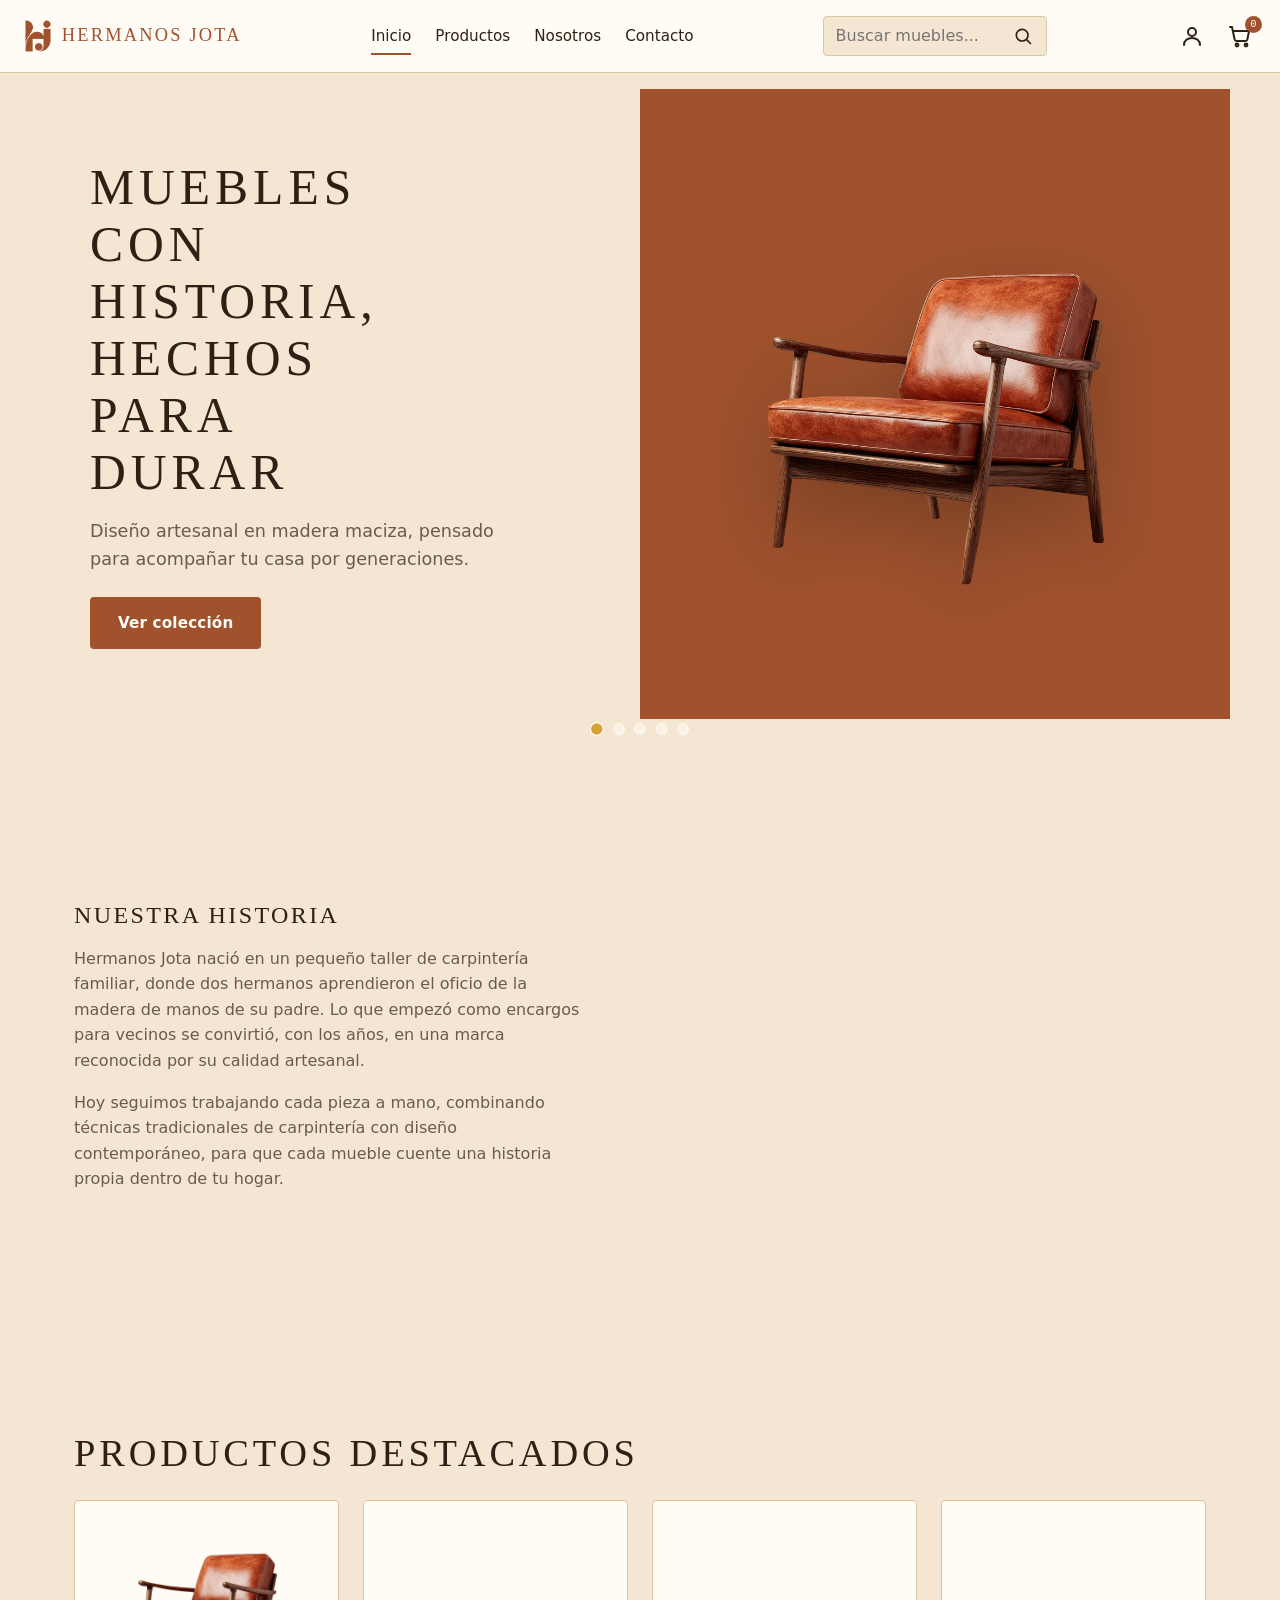
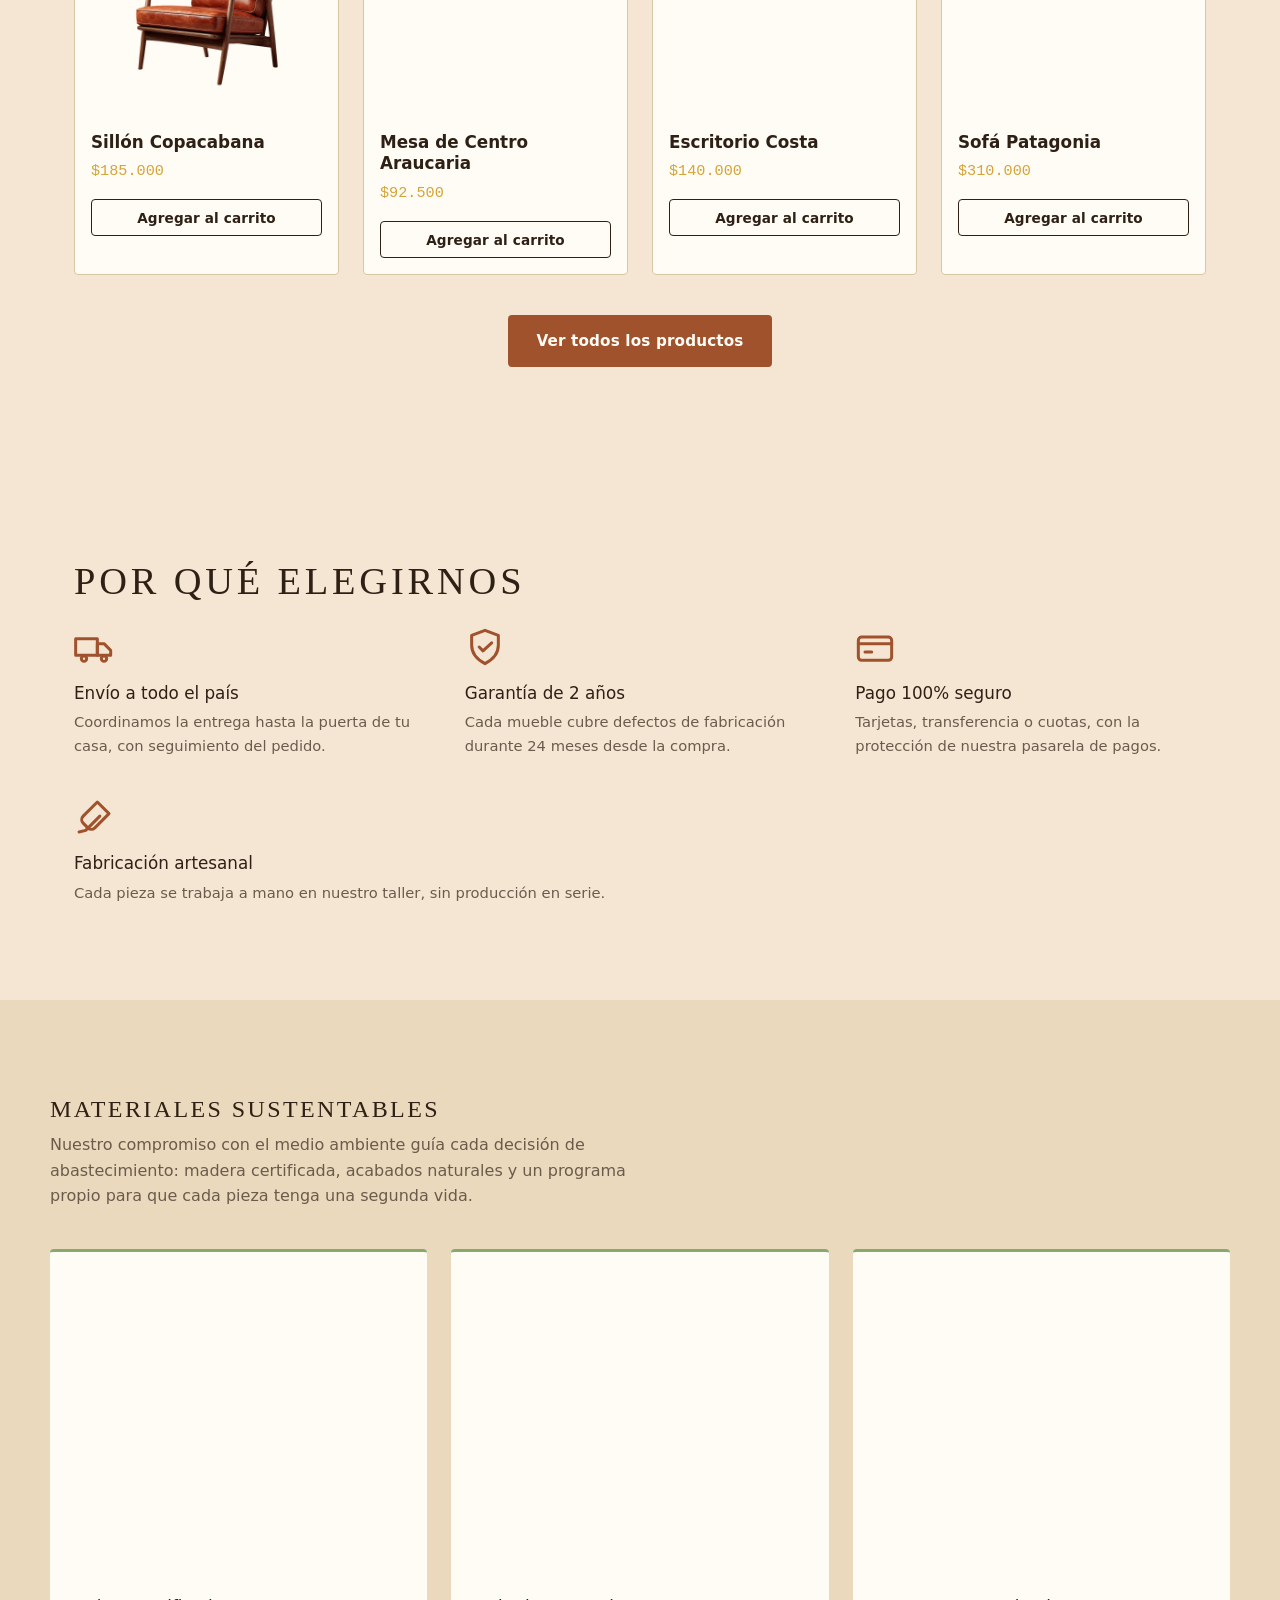
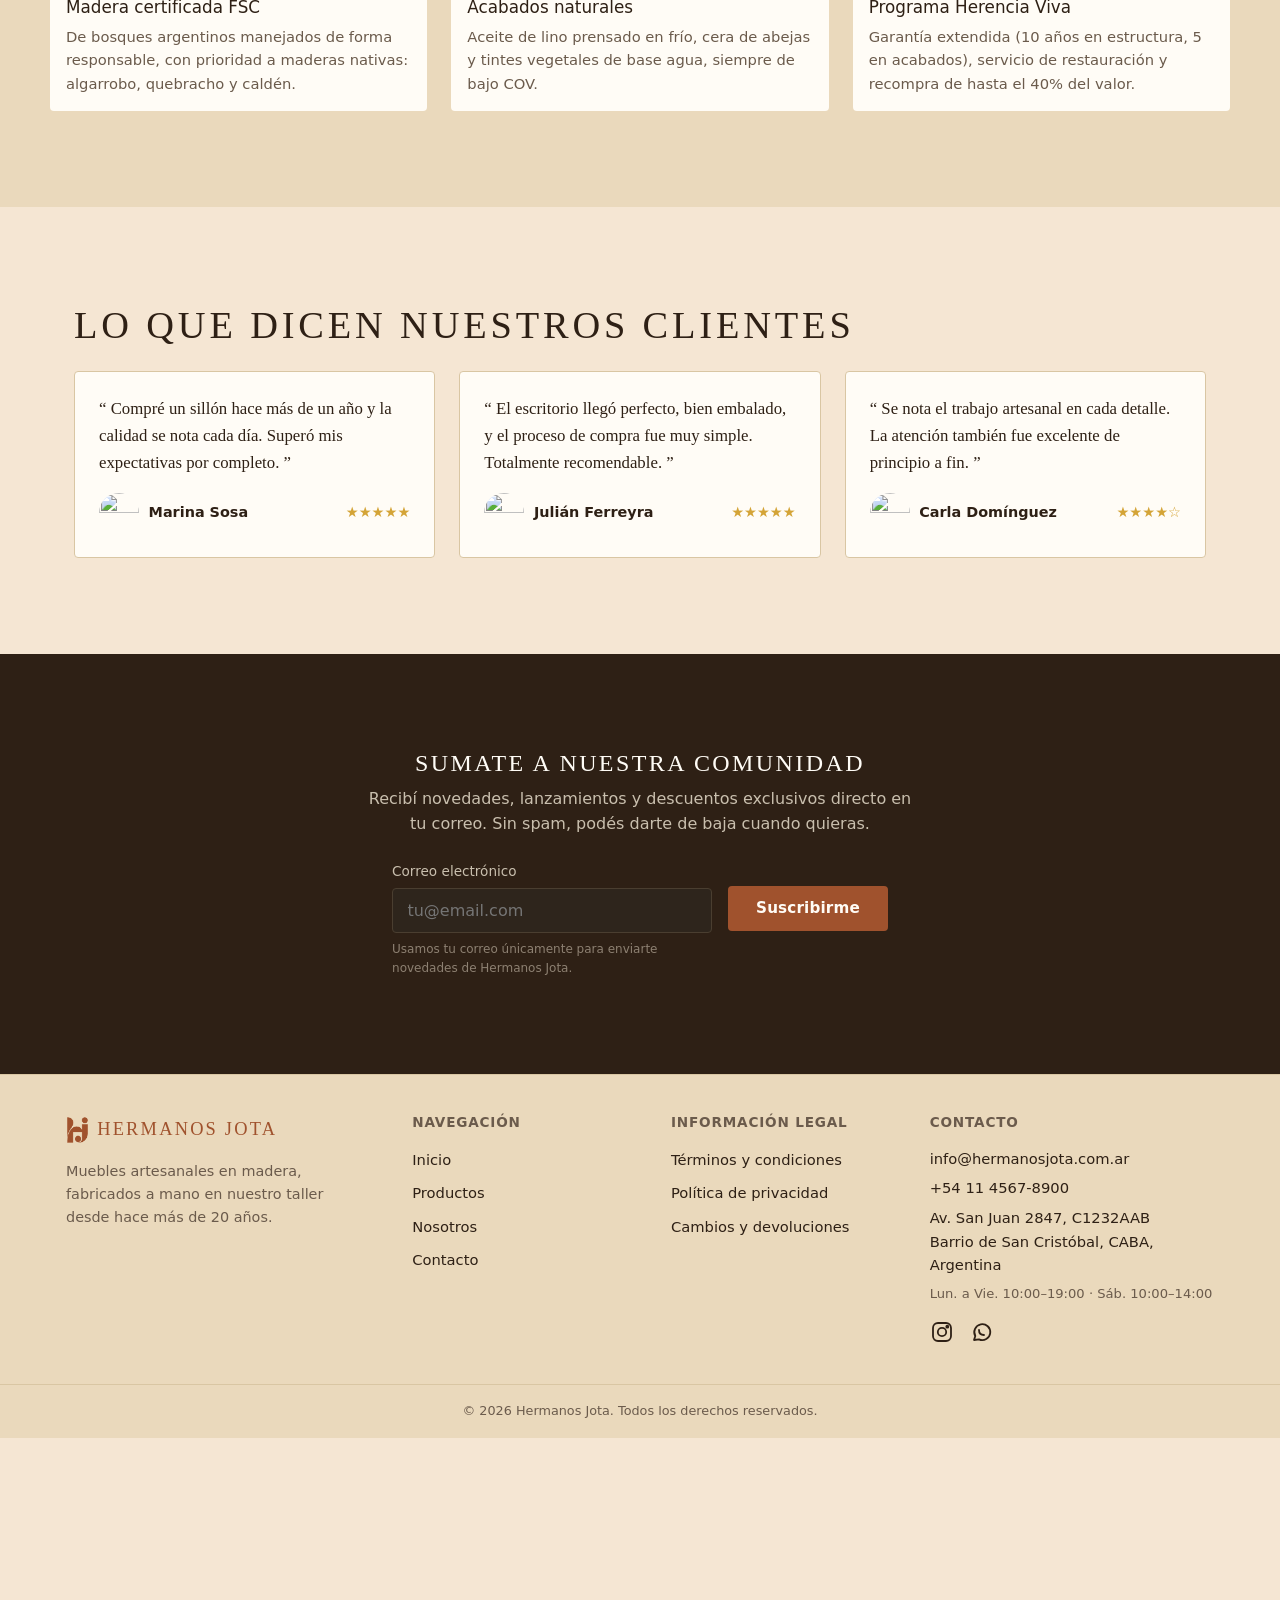
==== frontend/index.html @ 9c3a0155 "Add HTML file for redirection to Home page" ====
<!DOCTYPE html>
<html lang="es">
<head>
    <meta charset="UTF-8">
    <meta http-equiv="refresh" content="0; url=./src/pages/Home.html">
    <title>Redirigiendo...</title>
</head>
<body>
    <p>Si no eres redirigido automáticamente, <a href="./src/pages/Home.html">haz clic aquí</a>.</p>
</body>
</html>
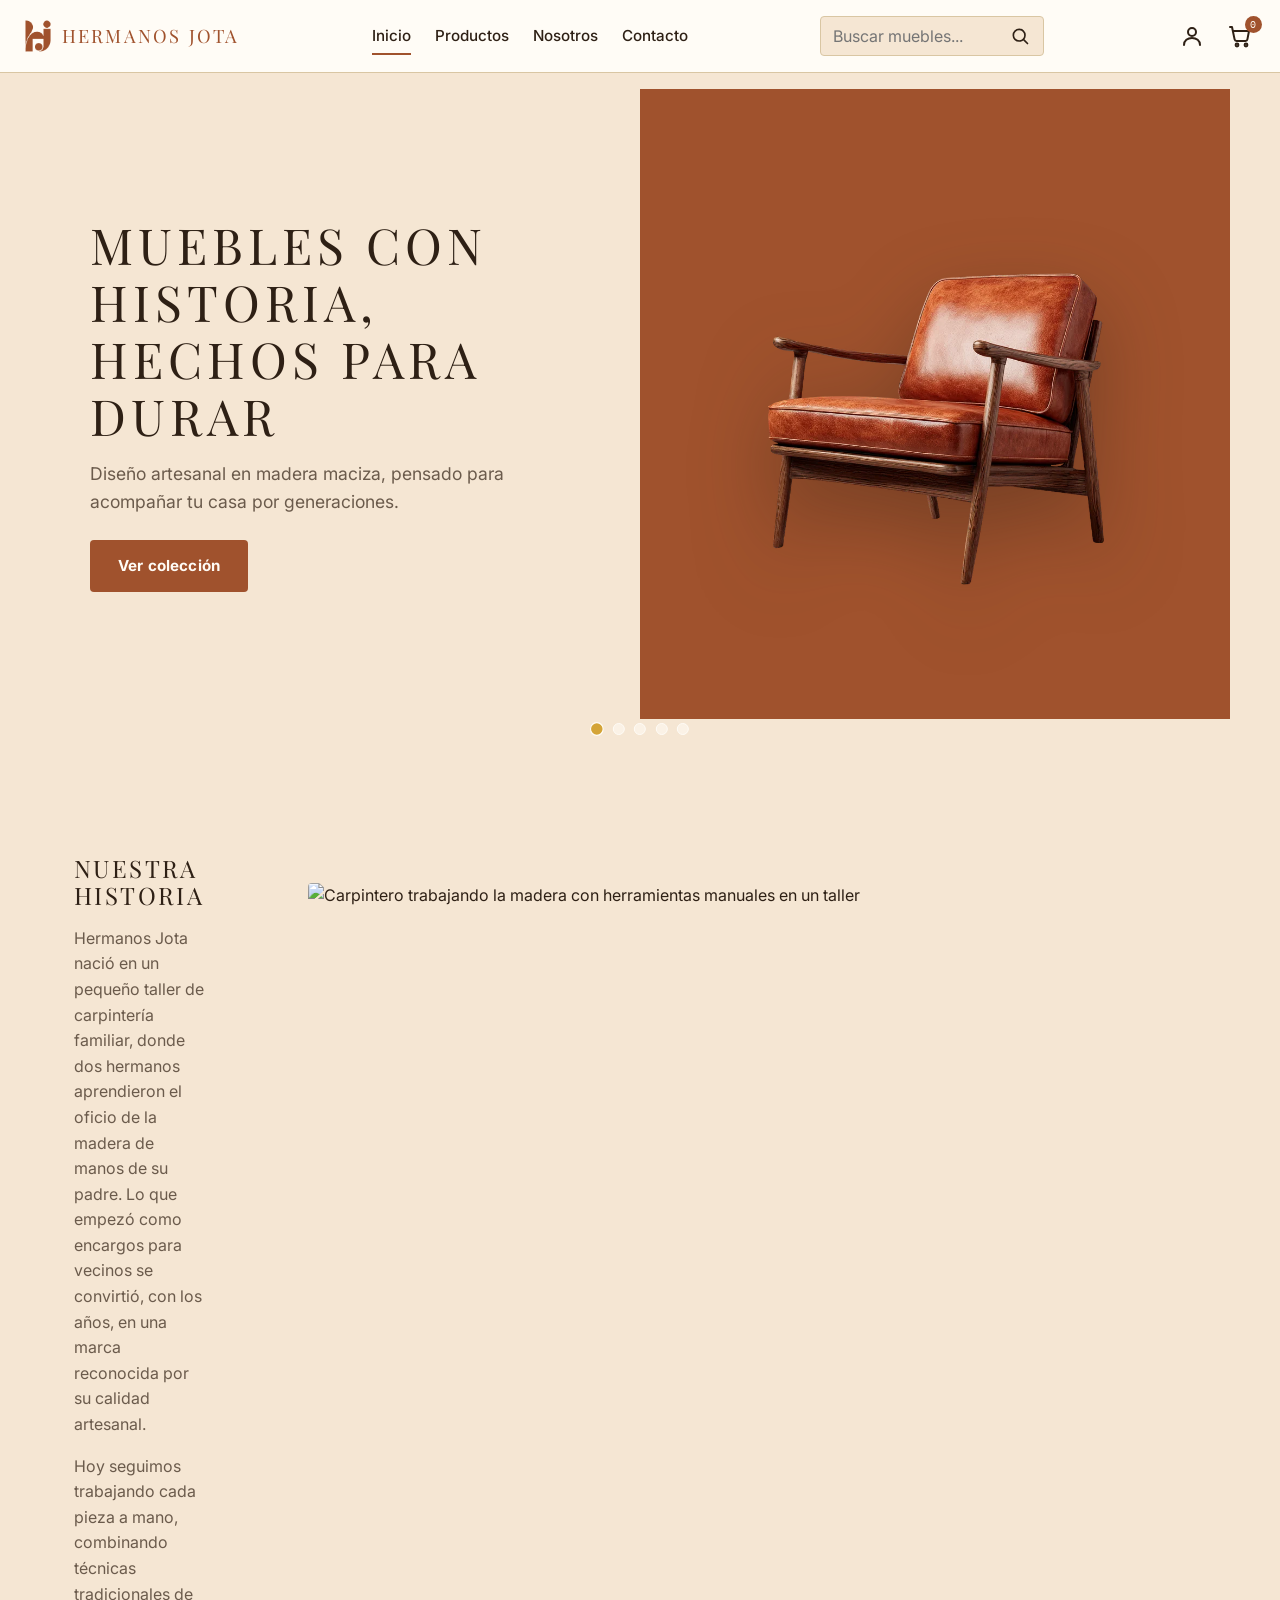
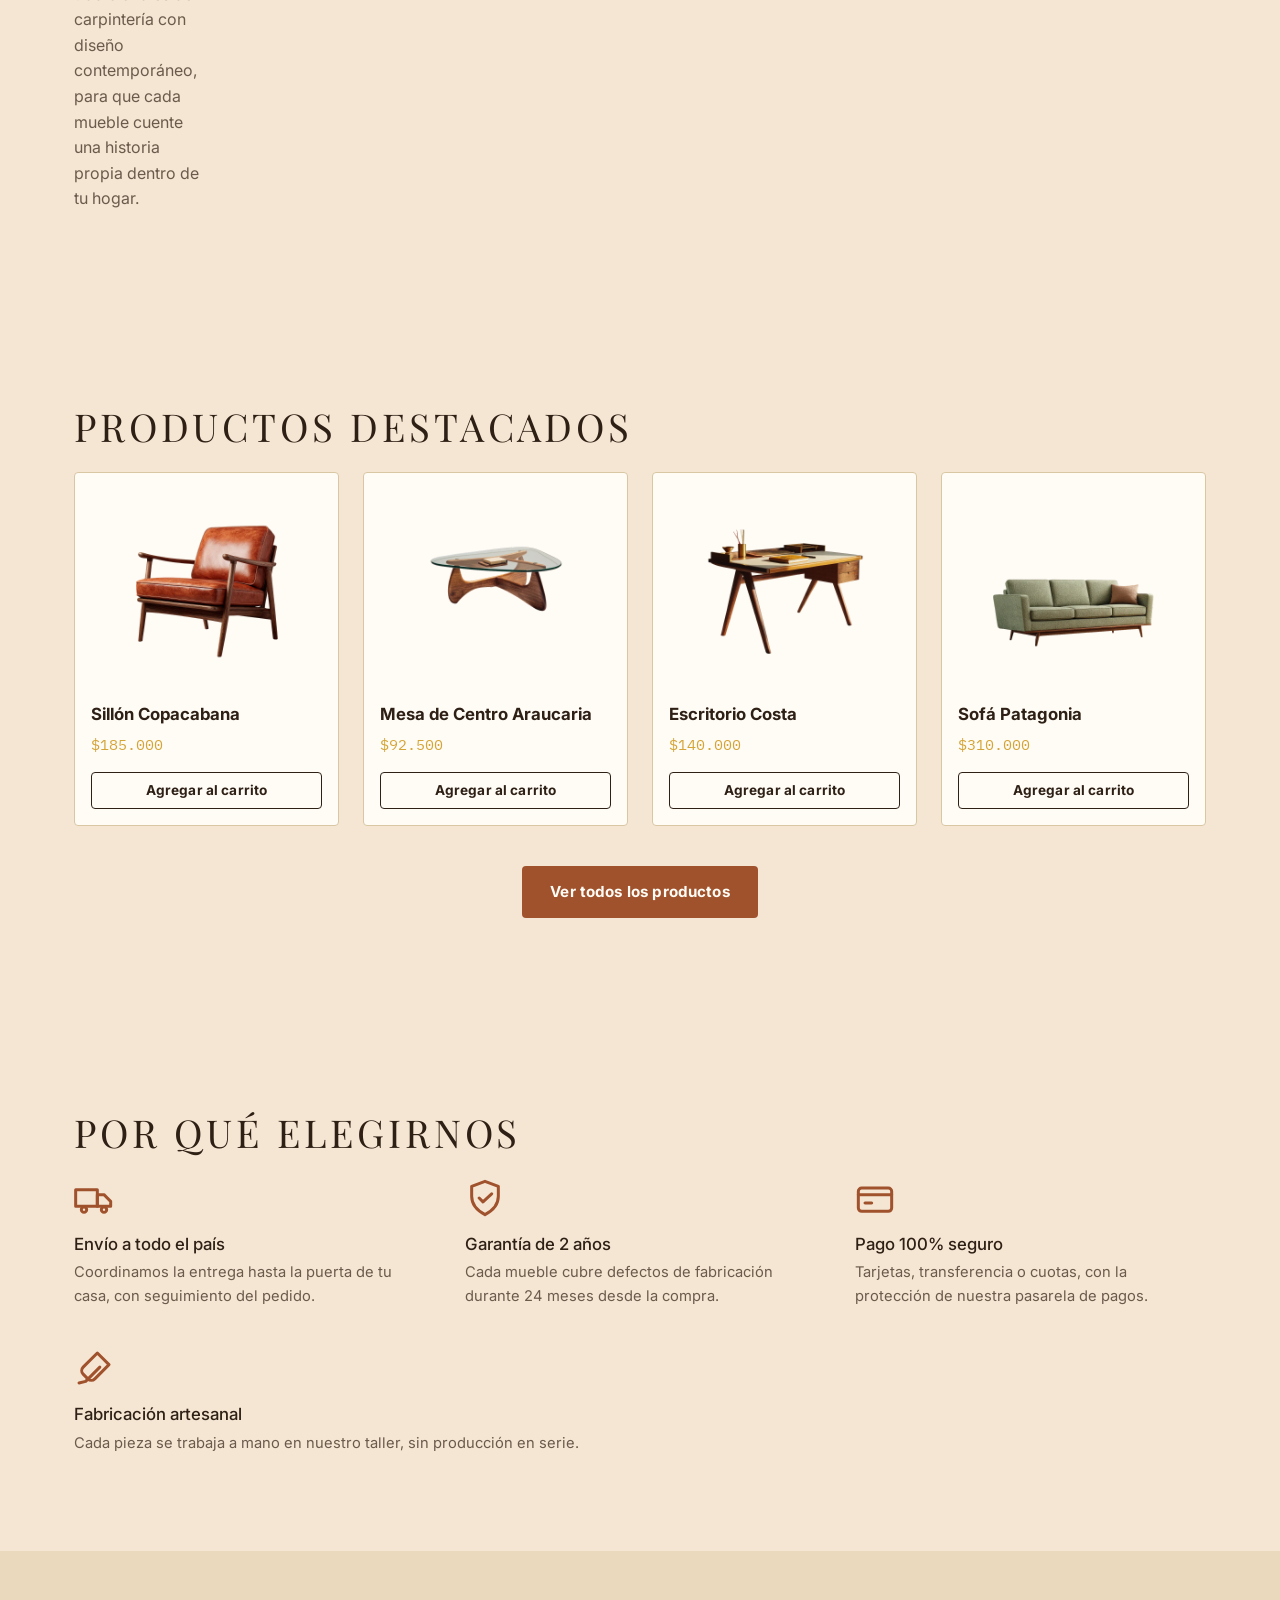
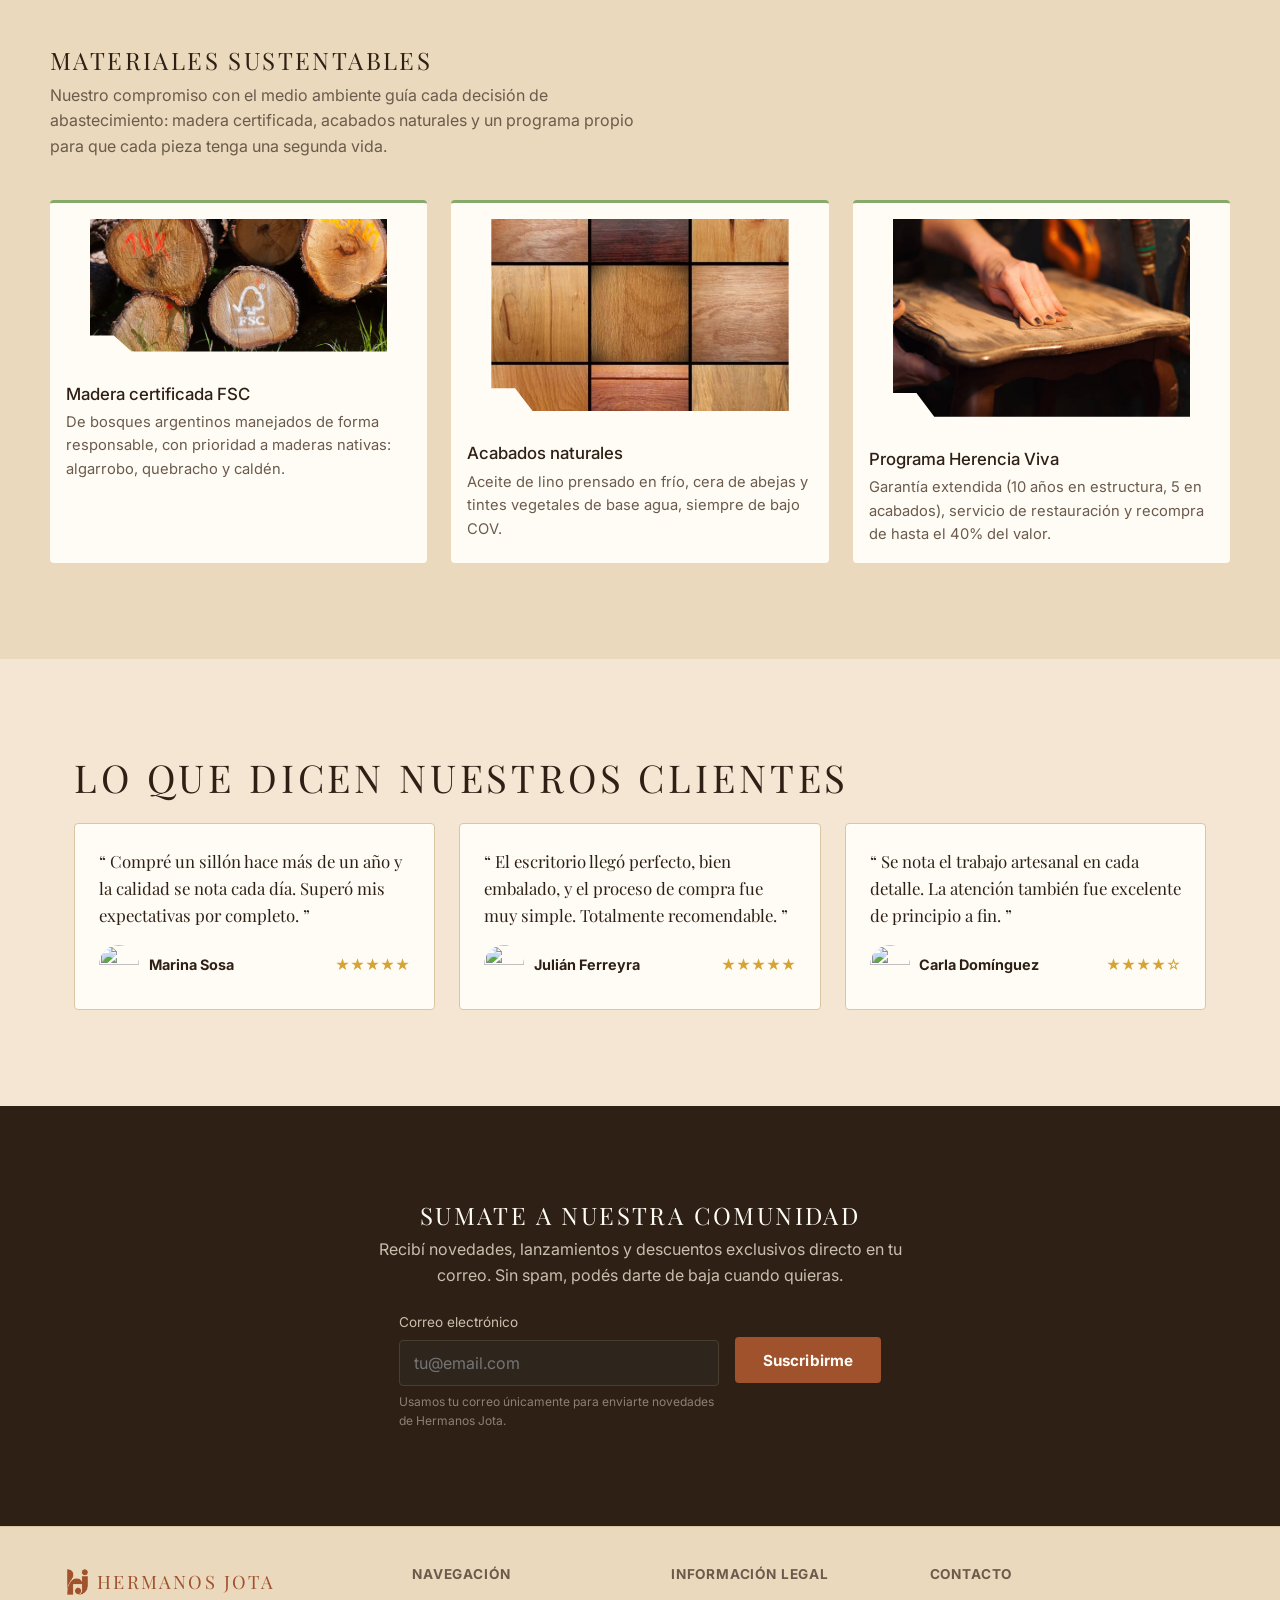
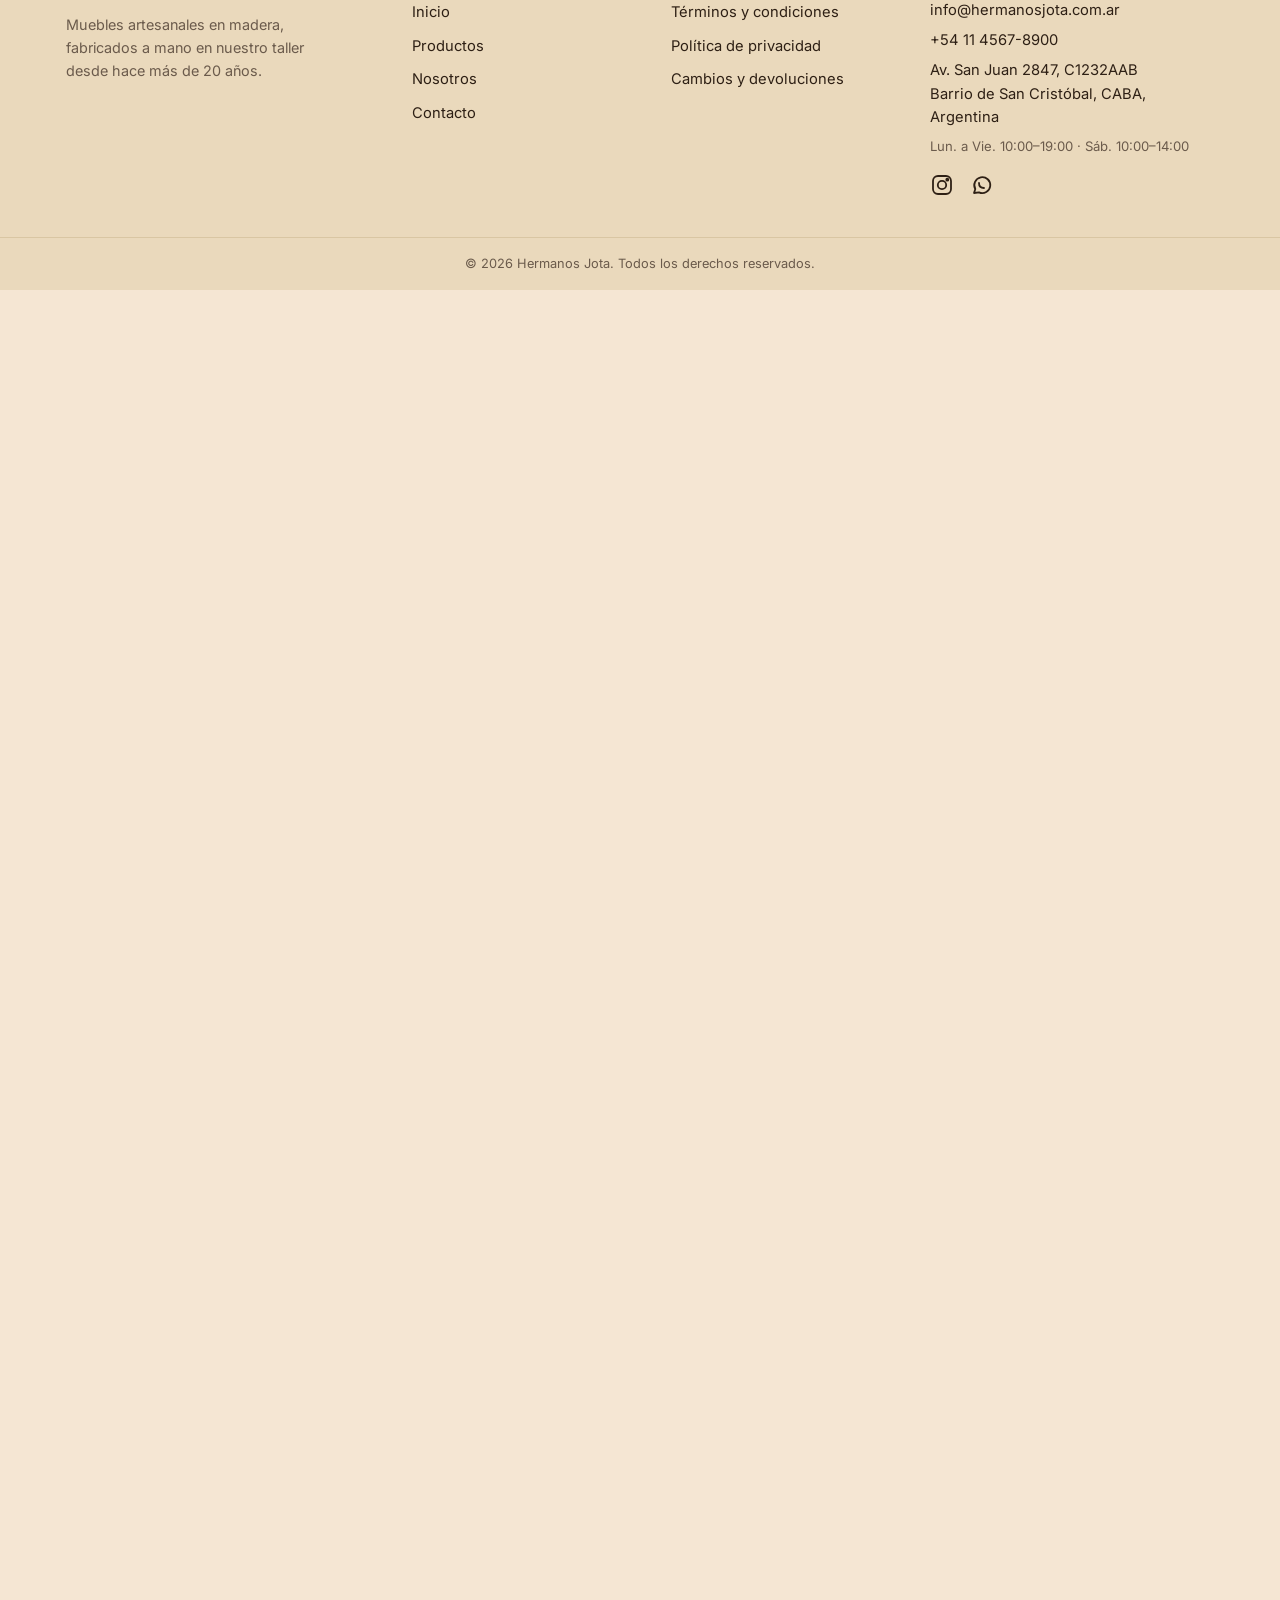
==== commit 211f601e: "feat: Cambio de arquitectura para deploy final" ====
--- a/frontend/index.html
+++ b/frontend/index.html
@@ -8,4 +8,4 @@
 <body>
     <p>Si no eres redirigido automáticamente, <a href="./src/pages/Home.html">haz clic aquí</a>.</p>
 </body>
-</html>
+</html>
